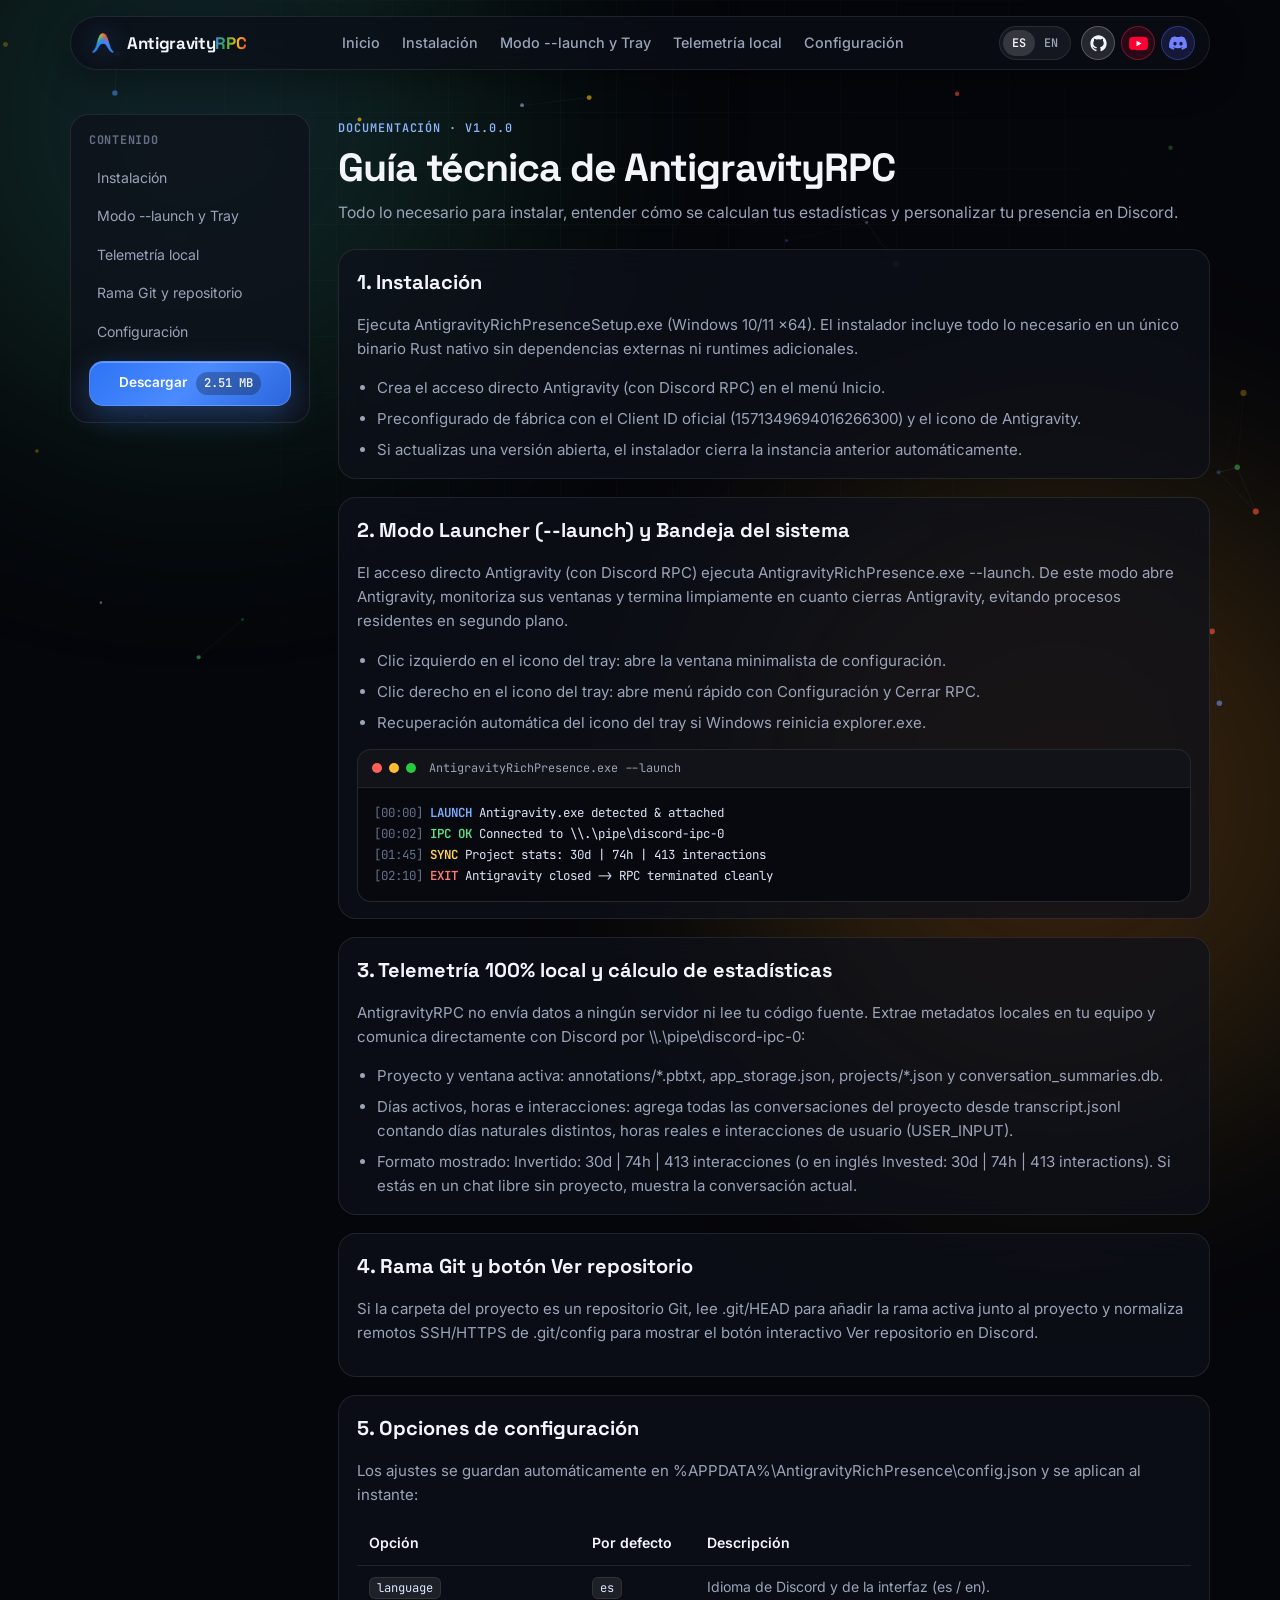
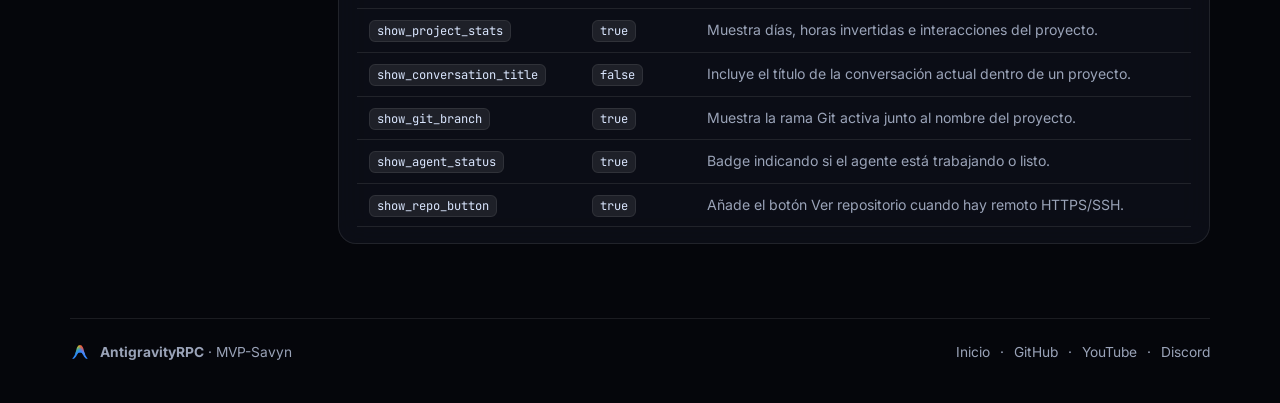
==== docs/docs.html @ 7d8fce06 "Move web files to /docs and simplify top navbar" ====
<!DOCTYPE html>
<html lang="es" data-theme="obsidian">
<head>
  <meta charset="UTF-8" />
  <meta name="viewport" content="width=device-width, initial-scale=1.0" />
  <title>Documentación — AntigravityRPC</title>
  <meta name="description" content="Documentación técnica y guía de uso de AntigravityRPC: instalación, modo launcher --launch, telemetría local y configuración." />
  <link rel="icon" type="image/png" href="assets/antigravity-icon.png" />
  <link rel="preconnect" href="https://fonts.googleapis.com" />
  <link rel="preconnect" href="https://fonts.gstatic.com" crossorigin />
  <link href="https://fonts.googleapis.com/css2?family=Inter:wght@400;500;600;700;800&family=JetBrains+Mono:wght@400;500;600&family=Space+Grotesk:wght@600;700&display=swap" rel="stylesheet" />
  <link rel="stylesheet" href="styles.css" />
</head>
<body>
  <canvas id="gravity-canvas" aria-hidden="true"></canvas>
  <div class="ambient-aurora aurora-1" aria-hidden="true"></div>
  <div class="ambient-aurora aurora-2" aria-hidden="true"></div>
  <div class="ambient-grid" aria-hidden="true"></div>

  <header class="navbar-wrap">
    <nav class="navbar glass-pill" aria-label="Primary navigation">
      <a href="index.html" class="brand">
        <img src="assets/antigravity-icon.png" alt="AntigravityRPC logo" class="brand-logo" width="28" height="28" />
        <span class="brand-name">Antigravity<span class="spectrum-text">RPC</span></span>
      </a>

      <div class="nav-links">
        <a href="index.html" data-i18n="docs.backHome">Inicio</a>
        <a href="#instalacion" data-i18n="docs.navInstall">Instalación</a>
        <a href="#launcher" data-i18n="docs.navLaunch">Modo --launch</a>
        <a href="#arquitectura" data-i18n="docs.navArch">Arquitectura</a>
        <a href="#config" data-i18n="docs.navConfig">Configuración</a>
      </div>

      <div class="nav-actions">
        <div class="lang-switch" role="group" aria-label="Language selector">
          <button type="button" class="lang-btn active" data-lang="es">ES</button>
          <button type="button" class="lang-btn" data-lang="en">EN</button>
        </div>

        <div class="social-links" aria-label="Social links">
          <a href="https://github.com/MVP-Savyn" target="_blank" rel="noopener noreferrer" class="social-btn social-gh" aria-label="GitHub — MVP-Savyn" title="GitHub">
            <svg width="17" height="17" viewBox="0 0 24 24" fill="currentColor" aria-hidden="true"><path d="M12 .5C5.65.5.5 5.65.5 12a11.5 11.5 0 0 0 7.86 10.92c.58.11.79-.25.79-.56 0-.28-.01-1.02-.02-2-3.2.69-3.87-1.54-3.87-1.54-.52-1.33-1.28-1.69-1.28-1.69-1.04-.71.08-.7.08-.7 1.15.08 1.76 1.18 1.76 1.18 1.03 1.76 2.69 1.25 3.35.96.1-.74.4-1.25.73-1.54-2.55-.29-5.24-1.28-5.24-5.69 0-1.26.45-2.29 1.18-3.09-.12-.29-.51-1.46.11-3.05 0 0 .97-.31 3.17 1.18a10.96 10.96 0 0 1 5.76 0c2.2-1.49 3.16-1.18 3.16-1.18.63 1.59.24 2.76.12 3.05.74.8 1.18 1.83 1.18 3.09 0 4.42-2.69 5.39-5.26 5.68.42.36.79 1.07.79 2.15 0 1.56-.01 2.81-.01 3.19 0 .31.21.68.8.56A11.5 11.5 0 0 0 23.5 12C23.5 5.65 18.35.5 12 .5Z"/></svg>
          </a>
          <a href="https://youtube.com/@T0xicArea" target="_blank" rel="noopener noreferrer" class="social-btn social-yt" aria-label="YouTube — @T0xicArea" title="YouTube">
            <svg width="19" height="19" viewBox="0 0 24 24" aria-hidden="true"><path fill="#FF0033" d="M23.5 6.2a3.01 3.01 0 0 0-2.12-2.13C19.5 3.56 12 3.56 12 3.56s-7.5 0-9.38.51A3.01 3.01 0 0 0 .5 6.2 31.3 31.3 0 0 0 0 12a31.3 31.3 0 0 0 .5 5.8 3.01 3.01 0 0 0 2.12 2.13c1.88.51 9.38.51 9.38.51s7.5 0 9.38-.51a3.01 3.01 0 0 0 2.12-2.13c.34-1.9.5-3.85.5-5.8 0-1.95-.16-3.9-.5-5.8Z"/><path fill="#FFFFFF" d="M9.55 15.57V8.43L15.82 12l-6.27 3.57Z"/></svg>
          </a>
          <a href="https://discord.gg/HJvgmCRpGm" target="_blank" rel="noopener noreferrer" class="social-btn social-dc" aria-label="Discord" title="Discord">
            <svg width="18" height="18" viewBox="0 0 24 24" fill="currentColor" aria-hidden="true"><path d="M20.32 4.37A19.8 19.8 0 0 0 15.44 2.86c-.21.38-.45.88-.62 1.29a18.27 18.27 0 0 0-5.64 0c-.17-.41-.41-.91-.63-1.29A19.74 19.74 0 0 0 3.67 4.37C.58 9.01-.26 13.54.16 18a19.9 19.9 0 0 0 5.99 3.03c.48-.66.91-1.36 1.28-2.09-.7-.26-1.37-.58-2-.96.17-.12.33-.25.49-.38 3.86 1.79 8.05 1.79 11.86 0 .16.13.32.26.49.38-.63.38-1.3.7-2 .96.37.73.8 1.43 1.28 2.09A19.86 19.86 0 0 0 23.84 18c.49-5.17-.83-9.66-3.52-13.63ZM8.02 15.27c-1.18 0-2.15-1.08-2.15-2.42 0-1.33.95-2.42 2.15-2.42 1.21 0 2.17 1.1 2.15 2.42 0 1.34-.95 2.42-2.15 2.42Zm7.96 0c-1.18 0-2.15-1.08-2.15-2.42 0-1.33.95-2.42 2.15-2.42 1.21 0 2.17 1.1 2.15 2.42 0 1.34-.94 2.42-2.15 2.42Z"/></svg>
          </a>
        </div>
      </div>
    </nav>
  </header>

  <main class="container docs-layout">
    <aside class="docs-sidebar glass-panel">
      <div class="docs-side-title" data-i18n="docs.toc">Contenido</div>
      <nav class="docs-side-links">
        <a href="#instalacion" data-i18n="docs.navInstall">Instalación</a>
        <a href="#launcher" data-i18n="docs.navLaunch">Modo --launch y Tray</a>
        <a href="#arquitectura" data-i18n="docs.navArch">Telemetría local</a>
        <a href="#git" data-i18n="docs.navGit">Rama Git y repositorio</a>
        <a href="#config" data-i18n="docs.navConfig">Configuración</a>
      </nav>
      <a href="downloads/AntigravityRichPresenceSetup.exe" download class="btn btn-primary btn-full btn-sm-docs" data-download-track="installer">
        <span data-i18n="hero.downloadSetup">Descargar</span>
        <span class="btn-meta">2.51 MB</span>
      </a>
    </aside>

    <div class="docs-content">
      <header class="docs-header">
        <span class="section-kicker" data-i18n="docs.kicker">DOCUMENTACIÓN · V1.0.0</span>
        <h1 class="section-title" data-i18n="docs.title">Guía técnica de AntigravityRPC</h1>
        <p class="section-desc" data-i18n="docs.subtitle">
          Todo lo necesario para instalar, entender cómo se calculan tus estadísticas y personalizar tu presencia en Discord.
        </p>
      </header>

      <section id="instalacion" class="docs-card glass-panel">
        <h2 data-i18n="docs.installTitle">1. Instalación</h2>
        <p data-i18n="docs.installDesc">
          Ejecuta <strong>AntigravityRichPresenceSetup.exe</strong> (Windows 10/11 x64). El instalador incluye todo lo necesario en un único binario Rust nativo sin dependencias externas ni runtimes adicionales.
        </p>
        <ul>
          <li data-i18n="docs.installItem1">Crea el acceso directo <strong>Antigravity (con Discord RPC)</strong> en el menú Inicio.</li>
          <li data-i18n="docs.installItem2">Preconfigurado de fábrica con el Client ID oficial (<code class="inline-code">1571349694016266300</code>) y el icono de Antigravity.</li>
          <li data-i18n="docs.installItem3">Si actualizas una versión abierta, el instalador cierra la instancia anterior automáticamente.</li>
        </ul>
      </section>

      <section id="launcher" class="docs-card glass-panel">
        <h2 data-i18n="docs.launchTitle">2. Modo Launcher (--launch) y Bandeja del sistema</h2>
        <p data-i18n="docs.launchDesc">
          El acceso directo <strong>Antigravity (con Discord RPC)</strong> ejecuta <code class="inline-code">AntigravityRichPresence.exe --launch</code>. De este modo abre Antigravity, monitoriza sus ventanas y termina limpiamente en cuanto cierras Antigravity, evitando procesos residentes en segundo plano.
        </p>
        <ul>
          <li data-i18n="docs.trayItem1"><strong>Clic izquierdo en el icono del tray:</strong> abre la ventana minimalista de configuración.</li>
          <li data-i18n="docs.trayItem2"><strong>Clic derecho en el icono del tray:</strong> abre menú rápido con <em>Configuración</em> y <em>Cerrar RPC</em>.</li>
          <li data-i18n="docs.trayItem3">Recuperación automática del icono del tray si Windows reinicia <code class="inline-code">explorer.exe</code>.</li>
        </ul>
        <div class="launcher-terminal docs-terminal">
          <div class="term-bar">
            <span class="term-dot r"></span>
            <span class="term-dot y"></span>
            <span class="term-dot g"></span>
            <span class="term-title">AntigravityRichPresence.exe --launch</span>
          </div>
          <div class="term-body">
            <div><span class="t-dim">[00:00]</span> <span class="t-blue">LAUNCH</span> Antigravity.exe detected &amp; attached</div>
            <div><span class="t-dim">[00:02]</span> <span class="t-green">IPC OK</span> Connected to \\.\pipe\discord-ipc-0</div>
            <div><span class="t-dim">[01:45]</span> <span class="t-yellow">SYNC</span> Project stats: 30d | 74h | 413 interactions</div>
            <div><span class="t-dim">[02:10]</span> <span class="t-red">EXIT</span> Antigravity closed -&gt; RPC terminated cleanly</div>
          </div>
        </div>
      </section>

      <section id="arquitectura" class="docs-card glass-panel">
        <h2 data-i18n="docs.archTitle">3. Telemetría 100% local y cálculo de estadísticas</h2>
        <p data-i18n="docs.archDesc">
          AntigravityRPC no envía datos a ningún servidor ni lee tu código fuente. Extrae metadatos locales en tu equipo y comunica directamente con Discord por <code class="inline-code">\\.\pipe\discord-ipc-0</code>:
        </p>
        <ul>
          <li data-i18n="docs.archItem1"><strong>Proyecto y ventana activa:</strong> <code class="inline-code">annotations/*.pbtxt</code>, <code class="inline-code">app_storage.json</code>, <code class="inline-code">projects/*.json</code> y <code class="inline-code">conversation_summaries.db</code>.</li>
          <li data-i18n="docs.archItem2"><strong>Días activos, horas e interacciones:</strong> agrega todas las conversaciones del proyecto desde <code class="inline-code">transcript.jsonl</code> contando días naturales distintos, horas reales e interacciones de usuario (<code class="inline-code">USER_INPUT</code>).</li>
          <li data-i18n="docs.archItem3"><strong>Formato mostrado:</strong> <code class="inline-code">Invertido: 30d | 74h | 413 interacciones</code> (o en inglés <code class="inline-code">Invested: 30d | 74h | 413 interactions</code>). Si estás en un chat libre sin proyecto, muestra la conversación actual.</li>
        </ul>
      </section>

      <section id="git" class="docs-card glass-panel">
        <h2 data-i18n="docs.gitTitle">4. Rama Git y botón Ver repositorio</h2>
        <p data-i18n="docs.gitDesc">
          Si la carpeta del proyecto es un repositorio Git, lee <code class="inline-code">.git/HEAD</code> para añadir la rama activa junto al proyecto y normaliza remotos SSH/HTTPS de <code class="inline-code">.git/config</code> para mostrar el botón interactivo <strong>Ver repositorio</strong> en Discord.
        </p>
      </section>

      <section id="config" class="docs-card glass-panel">
        <h2 data-i18n="docs.configTitle">5. Opciones de configuración</h2>
        <p data-i18n="docs.configDesc">
          Los ajustes se guardan automáticamente en <code class="inline-code">%APPDATA%\AntigravityRichPresence\config.json</code> y se aplican al instante:
        </p>
        <div class="docs-table-wrap">
          <table class="docs-table">
            <thead>
              <tr>
                <th data-i18n="docs.thOpt">Opción</th>
                <th data-i18n="docs.thDef">Por defecto</th>
                <th data-i18n="docs.thDesc">Descripción</th>
              </tr>
            </thead>
            <tbody>
              <tr>
                <td><code class="inline-code">language</code></td>
                <td><code class="inline-code">es</code></td>
                <td data-i18n="docs.rowLang">Idioma de Discord y de la interfaz (es / en).</td>
              </tr>
              <tr>
                <td><code class="inline-code">show_project_stats</code></td>
                <td><code class="inline-code">true</code></td>
                <td data-i18n="docs.rowStats">Muestra días, horas invertidas e interacciones del proyecto.</td>
              </tr>
              <tr>
                <td><code class="inline-code">show_conversation_title</code></td>
                <td><code class="inline-code">false</code></td>
                <td data-i18n="docs.rowConvo">Incluye el título de la conversación actual dentro de un proyecto.</td>
              </tr>
              <tr>
                <td><code class="inline-code">show_git_branch</code></td>
                <td><code class="inline-code">true</code></td>
                <td data-i18n="docs.rowGit">Muestra la rama Git activa junto al nombre del proyecto.</td>
              </tr>
              <tr>
                <td><code class="inline-code">show_agent_status</code></td>
                <td><code class="inline-code">true</code></td>
                <td data-i18n="docs.rowBusy">Badge indicando si el agente está trabajando o listo.</td>
              </tr>
              <tr>
                <td><code class="inline-code">show_repo_button</code></td>
                <td><code class="inline-code">true</code></td>
                <td data-i18n="docs.rowRepo">Añade el botón Ver repositorio cuando hay remoto HTTPS/SSH.</td>
              </tr>
            </tbody>
          </table>
        </div>
      </section>
    </div>
  </main>

  <footer class="footer container">
    <div class="footer-inner">
      <div class="footer-brand">
        <img src="assets/antigravity-icon.png" alt="AntigravityRPC" width="20" height="20" />
        <span><strong>AntigravityRPC</strong> · MVP-Savyn</span>
      </div>
      <div class="footer-meta">
        <a href="index.html" class="footer-link" data-i18n="docs.backHome">Inicio</a>
        <span>·</span>
        <a href="https://github.com/MVP-Savyn" target="_blank" rel="noopener noreferrer" class="footer-link">GitHub</a>
        <span>·</span>
        <a href="https://youtube.com/@T0xicArea" target="_blank" rel="noopener noreferrer" class="footer-link">YouTube</a>
        <span>·</span>
        <a href="https://discord.gg/HJvgmCRpGm" target="_blank" rel="noopener noreferrer" class="footer-link">Discord</a>
      </div>
    </div>
  </footer>

  <div class="toast" id="toast" role="status" aria-live="polite"></div>

  <script src="app.js"></script>
</body>
</html>
---- docs/styles.css ----
:root {
  --bg: #05060b;
  --bg-elev: rgba(14, 17, 27, 0.72);
  --border: rgba(255, 255, 255, 0.09);
  --border-strong: rgba(255, 255, 255, 0.16);
  --text: #f3f5fb;
  --text-muted: #9aa3b8;
  --text-dim: #667085;

  --blue: #4285f4;
  --green: #34a853;
  --yellow: #fbbc05;
  --red: #ea4335;

  --discord-elev: #1a1b1f;
  --discord-btn: #2b2d31;
  --discord-btn-hover: #383a40;
  --discord-text: #f2f3f5;
  --discord-sub: #b5bac1;
  --discord-online: #23a55a;

  --radius-xl: 24px;
  --radius-lg: 18px;
  --shadow-glow: 0 24px 80px rgba(0, 0, 0, 0.65);
}

*, *::before, *::after {
  box-sizing: border-box;
}

html {
  scroll-behavior: smooth;
  color-scheme: dark;
}

body {
  margin: 0;
  min-height: 100vh;
  background-color: var(--bg);
  color: var(--text);
  font-family: 'Inter', system-ui, -apple-system, sans-serif;
  line-height: 1.6;
  overflow-x: hidden;
  -webkit-font-smoothing: antialiased;
}

/* Background layers */
#gravity-canvas {
  position: fixed;
  inset: 0;
  width: 100%;
  height: 100%;
  z-index: -3;
  pointer-events: none;
}

.ambient-grid {
  position: fixed;
  inset: 0;
  z-index: -2;
  pointer-events: none;
  background-image:
    linear-gradient(rgba(255, 255, 255, 0.024) 1px, transparent 1px),
    linear-gradient(90deg, rgba(255, 255, 255, 0.024) 1px, transparent 1px);
  background-size: 56px 56px;
  mask-image: radial-gradient(circle at 50% 25%, #000 10%, transparent 75%);
}

.ambient-aurora {
  position: fixed;
  width: 680px;
  height: 680px;
  border-radius: 50%;
  filter: blur(130px);
  opacity: 0.2;
  z-index: -2;
  pointer-events: none;
  animation: driftAurora 18s ease-in-out infinite alternate;
}

.aurora-1 {
  top: -220px;
  left: -140px;
  background: radial-gradient(circle, var(--blue), var(--green) 55%, transparent 75%);
}

.aurora-2 {
  bottom: -240px;
  right: -120px;
  background: radial-gradient(circle, var(--red), var(--yellow) 55%, transparent 75%);
  animation-delay: -9s;
}

@keyframes driftAurora {
  0% { transform: translate(0, 0) scale(1); }
  100% { transform: translate(60px, 45px) scale(1.12); }
}

.container {
  width: min(1140px, calc(100% - 40px));
  margin-inline: auto;
}

.spectrum-text {
  background: linear-gradient(100deg, var(--blue) 0%, var(--green) 35%, var(--yellow) 68%, var(--red) 100%);
  -webkit-background-clip: text;
  background-clip: text;
  color: transparent;
}

.inline-code {
  font-family: 'JetBrains Mono', monospace;
  font-size: 0.86em;
  padding: 2px 7px;
  border-radius: 6px;
  background: rgba(255, 255, 255, 0.08);
  border: 1px solid rgba(255, 255, 255, 0.08);
  color: #dbe7ff;
}

/* Navbar */
.navbar-wrap {
  position: sticky;
  top: 16px;
  z-index: 50;
  padding-inline: 16px;
  margin-top: 16px;
}

.navbar {
  width: min(1140px, 100%);
  margin-inline: auto;
  display: flex;
  align-items: center;
  justify-content: space-between;
  gap: 14px;
  padding: 9px 14px 9px 18px;
  border-radius: 999px;
  background: rgba(11, 14, 23, 0.75);
  border: 1px solid var(--border);
  backdrop-filter: blur(18px);
  box-shadow: 0 10px 35px rgba(0, 0, 0, 0.35);
}

.brand {
  display: inline-flex;
  align-items: center;
  gap: 10px;
  text-decoration: none;
  color: var(--text);
  font-family: 'Space Grotesk', 'Inter', sans-serif;
  font-weight: 700;
  font-size: 1.05rem;
  letter-spacing: -0.02em;
}

.brand-logo {
  border-radius: 8px;
  filter: drop-shadow(0 0 12px rgba(66, 133, 244, 0.45));
}

.nav-links {
  display: flex;
  align-items: center;
  gap: 22px;
}

.nav-links a {
  color: var(--text-muted);
  text-decoration: none;
  font-size: 0.9rem;
  font-weight: 500;
  transition: color 0.2s ease;
}

.nav-links a:hover {
  color: var(--text);
}

.nav-actions {
  display: flex;
  align-items: center;
  gap: 10px;
}

.lang-switch {
  display: inline-flex;
  padding: 3px;
  border-radius: 999px;
  background: rgba(255, 255, 255, 0.05);
  border: 1px solid var(--border);
}

.lang-btn {
  appearance: none;
  border: 0;
  background: transparent;
  color: var(--text-muted);
  font-family: 'JetBrains Mono', monospace;
  font-size: 0.74rem;
  font-weight: 600;
  padding: 5px 9px;
  border-radius: 999px;
  cursor: pointer;
  transition: all 0.2s ease;
}

.lang-btn.active {
  background: rgba(255, 255, 255, 0.14);
  color: var(--text);
}

.social-links {
  display: inline-flex;
  align-items: center;
  gap: 6px;
}

.social-btn {
  width: 34px;
  height: 34px;
  border-radius: 50%;
  display: grid;
  place-items: center;
  border: 1px solid var(--border);
  text-decoration: none;
  transition: transform 0.2s ease, box-shadow 0.2s ease, background 0.2s ease, border-color 0.2s ease;
}

.social-gh {
  color: #f0f6fc;
  background: rgba(240, 246, 252, 0.12);
  border-color: rgba(240, 246, 252, 0.24);
}

.social-yt {
  background: rgba(255, 0, 51, 0.14);
  border-color: rgba(255, 48, 82, 0.34);
}

.social-dc {
  color: #7280ff;
  background: rgba(88, 101, 242, 0.16);
  border-color: rgba(88, 101, 242, 0.38);
}

.social-btn:hover {
  transform: translateY(-2px);
}

.social-gh:hover {
  color: #ffffff;
  background: rgba(255, 255, 255, 0.2);
  border-color: rgba(255, 255, 255, 0.42);
  box-shadow: 0 6px 18px rgba(255, 255, 255, 0.12);
}

.social-yt:hover {
  background: rgba(255, 0, 51, 0.24);
  border-color: rgba(255, 55, 85, 0.58);
  box-shadow: 0 6px 18px rgba(255, 0, 51, 0.22);
}

.social-dc:hover {
  color: #939eff;
  background: rgba(88, 101, 242, 0.26);
  border-color: rgba(114, 128, 255, 0.6);
  box-shadow: 0 6px 18px rgba(88, 101, 242, 0.26);
}

/* Buttons */
.btn {
  position: relative;
  display: inline-flex;
  align-items: center;
  justify-content: center;
  gap: 9px;
  border-radius: 14px;
  font-weight: 600;
  text-decoration: none;
  cursor: pointer;
  border: 1px solid transparent;
  transition: transform 0.22s cubic-bezier(0.22, 1, 0.36, 1), box-shadow 0.25s ease, background 0.25s ease, border-color 0.25s ease;
}

.btn-sm {
  padding: 9px 16px;
  border-radius: 999px;
  font-size: 0.85rem;
}

.btn-lg {
  padding: 14px 22px;
  font-size: 0.96rem;
}

.btn-full {
  width: 100%;
  padding: 14px 20px;
  font-size: 0.94rem;
}

.btn-primary {
  color: #fff;
  background: linear-gradient(135deg, #2d73f5 0%, #4b8bff 50%, #2b65db 100%);
  border-color: rgba(145, 187, 255, 0.35);
  box-shadow: 0 10px 30px rgba(66, 133, 244, 0.34), inset 0 1px 0 rgba(255, 255, 255, 0.28);
}

.btn-primary:hover {
  box-shadow: 0 14px 40px rgba(66, 133, 244, 0.52), inset 0 1px 0 rgba(255, 255, 255, 0.36);
}

.btn-secondary {
  color: var(--text);
  background: rgba(255, 255, 255, 0.08);
  border-color: var(--border-strong);
}

.btn-secondary:hover {
  background: rgba(255, 255, 255, 0.14);
  border-color: rgba(255, 255, 255, 0.28);
}

.btn-ghost {
  color: var(--text);
  background: rgba(255, 255, 255, 0.04);
  border-color: var(--border);
}

.btn-ghost:hover {
  background: rgba(255, 255, 255, 0.09);
  border-color: var(--border-strong);
}

.btn-meta {
  font-family: 'JetBrains Mono', monospace;
  font-size: 0.76rem;
  padding: 2px 8px;
  border-radius: 999px;
  background: rgba(0, 0, 0, 0.26);
  color: rgba(255, 255, 255, 0.92);
}

/* Hero Section */
.hero {
  padding-top: 68px;
  padding-bottom: 44px;
  display: grid;
  grid-template-columns: 1fr 1fr;
  align-items: center;
  gap: 48px;
}

.hero-eyebrow {
  display: inline-flex;
  align-items: center;
  gap: 9px;
  padding: 6px 14px;
  border-radius: 999px;
  font-size: 0.8rem;
  font-weight: 500;
  color: #cbd7f3;
  background: rgba(66, 133, 244, 0.1);
  border: 1px solid rgba(66, 133, 244, 0.25);
  margin-bottom: 20px;
}

.pulse-dot {
  width: 8px;
  height: 8px;
  border-radius: 50%;
  background: var(--green);
  box-shadow: 0 0 0 0 rgba(52, 168, 83, 0.75);
  animation: pulseRing 2s infinite;
}

@keyframes pulseRing {
  0% { box-shadow: 0 0 0 0 rgba(52, 168, 83, 0.7); }
  70% { box-shadow: 0 0 0 9px rgba(52, 168, 83, 0); }
  100% { box-shadow: 0 0 0 0 rgba(52, 168, 83, 0); }
}

.hero-title {
  margin: 0 0 18px;
  font-family: 'Space Grotesk', 'Inter', sans-serif;
  font-size: clamp(2.4rem, 4.6vw, 3.85rem);
  line-height: 1.06;
  letter-spacing: -0.035em;
}

.hero-subtitle {
  margin: 0 0 28px;
  color: var(--text-muted);
  font-size: 1.07rem;
  max-width: 46ch;
}

.hero-cta-row {
  display: flex;
  flex-wrap: wrap;
  gap: 12px;
}

/* 3D Discord Card Stage */
.hero-stage {
  position: relative;
  display: flex;
  flex-direction: column;
  gap: 14px;
}

.stage-glow {
  position: absolute;
  inset: 10px 24px 60px;
  background: conic-gradient(from 130deg, rgba(66, 133, 244, 0.35), rgba(52, 168, 83, 0.25), rgba(251, 188, 5, 0.25), rgba(234, 67, 53, 0.3), rgba(66, 133, 244, 0.35));
  filter: blur(55px);
  opacity: 0.55;
  z-index: -1;
  border-radius: 36px;
}

.tilt-wrapper {
  perspective: 1100px;
  transform-style: preserve-3d;
}

.discord-card {
  position: relative;
  border-radius: 20px;
  padding: 20px;
  background: linear-gradient(160deg, rgba(24, 26, 33, 0.96), rgba(14, 15, 19, 0.98));
  border: 1px solid rgba(255, 255, 255, 0.12);
  box-shadow: var(--shadow-glow), inset 0 1px 0 rgba(255, 255, 255, 0.08);
  transition: transform 0.18s ease-out;
  will-change: transform;
}

.discord-card-header {
  display: flex;
  align-items: center;
  gap: 12px;
  padding-bottom: 15px;
  border-bottom: 1px solid rgba(255, 255, 255, 0.08);
}

.discord-avatar-wrap {
  position: relative;
  width: 44px;
  height: 44px;
  flex-shrink: 0;
}

.discord-avatar {
  width: 44px;
  height: 44px;
  border-radius: 50%;
  background: #1e1f24;
  border: 1px solid rgba(255, 255, 255, 0.18);
  overflow: hidden;
}

.discord-avatar img {
  width: 100%;
  height: 100%;
  object-fit: cover;
  display: block;
}

.discord-status-badge {
  position: absolute;
  right: -1px;
  bottom: -1px;
  width: 14px;
  height: 14px;
  border-radius: 50%;
  background: var(--discord-online);
  border: 3px solid #131418;
}

.discord-user-meta {
  min-width: 0;
  flex: 1;
}

.discord-username-row {
  display: flex;
  align-items: center;
  gap: 7px;
}

.discord-username {
  font-weight: 700;
  font-size: 1rem;
  color: var(--discord-text);
}

.discord-tag {
  font-family: 'JetBrains Mono', monospace;
  font-size: 0.64rem;
  font-weight: 700;
  padding: 2px 6px;
  border-radius: 5px;
  background: rgba(88, 101, 242, 0.25);
  color: #b7c0ff;
}

.live-sim-badge {
  display: inline-flex;
  align-items: center;
  gap: 6px;
  padding: 4px 10px;
  border-radius: 999px;
  font-family: 'JetBrains Mono', monospace;
  font-size: 0.66rem;
  font-weight: 600;
  letter-spacing: 0.04em;
  color: #a6f4c5;
  background: rgba(35, 165, 90, 0.14);
  border: 1px solid rgba(35, 165, 90, 0.32);
}

.live-dot {
  width: 6px;
  height: 6px;
  border-radius: 50%;
  background: #3be27c;
  animation: blinkLive 1.4s ease-in-out infinite;
}

@keyframes blinkLive {
  0%, 100% { opacity: 1; }
  50% { opacity: 0.3; }
}

.discord-activity-block {
  margin-top: 16px;
  padding: 15px;
  border-radius: 14px;
  background: var(--discord-elev);
  border: 1px solid rgba(255, 255, 255, 0.06);
}

.activity-heading {
  font-size: 0.76rem;
  font-weight: 700;
  color: var(--discord-sub);
  margin-bottom: 12px;
}

.activity-body {
  display: flex;
  align-items: center;
  gap: 14px;
}

.activity-art {
  position: relative;
  width: 74px;
  height: 74px;
  border-radius: 14px;
  background: linear-gradient(145deg, #0b0d14, #171b28);
  border: 1px solid rgba(255, 255, 255, 0.1);
  display: grid;
  place-items: center;
  flex-shrink: 0;
}

.activity-art::after {
  content: attr(data-tooltip);
  position: absolute;
  left: 50%;
  bottom: calc(100% + 8px);
  transform: translateX(-50%) translateY(4px);
  padding: 5px 9px;
  border-radius: 7px;
  background: #06070a;
  border: 1px solid rgba(255, 255, 255, 0.16);
  color: #fff;
  font-size: 0.72rem;
  white-space: nowrap;
  opacity: 0;
  pointer-events: none;
  transition: opacity 0.2s ease, transform 0.2s ease;
}

.activity-art:hover::after {
  opacity: 1;
  transform: translateX(-50%) translateY(0);
}

.art-large {
  width: 52px;
  height: 52px;
  object-fit: contain;
}

.art-badge {
  position: absolute;
  right: -5px;
  bottom: -5px;
  width: 24px;
  height: 24px;
  border-radius: 50%;
  background: #101218;
  border: 3px solid var(--discord-elev);
  display: grid;
  place-items: center;
  transition: opacity 0.2s ease, transform 0.2s ease;
}

.art-badge.is-hidden {
  opacity: 0;
  transform: scale(0.5);
  pointer-events: none;
}

.badge-spinner {
  width: 11px;
  height: 11px;
  border-radius: 50%;
  border: 2px solid rgba(66, 133, 244, 0.35);
  border-top-color: var(--green);
  animation: spinBadge 1s linear infinite;
}

.art-badge.is-ready .badge-spinner {
  animation: none;
  border-color: var(--green);
  background: var(--green);
}

@keyframes spinBadge {
  to { transform: rotate(360deg); }
}

.activity-text {
  min-width: 0;
  flex: 1;
}

.activity-app-name {
  font-weight: 700;
  font-size: 0.98rem;
  color: var(--discord-text);
  margin-bottom: 2px;
}

.activity-line {
  font-size: 0.87rem;
  color: #dbdee1;
  white-space: nowrap;
  overflow: hidden;
  text-overflow: ellipsis;
}

.activity-line-muted {
  color: var(--discord-sub);
  font-size: 0.83rem;
}

.activity-timer {
  margin-top: 5px;
  display: inline-flex;
  align-items: center;
  gap: 5px;
  font-size: 0.78rem;
  font-weight: 600;
  color: #46d178;
}

.discord-rpc-btn {
  display: block;
  margin-top: 14px;
  padding: 9px 14px;
  border-radius: 8px;
  text-align: center;
  text-decoration: none;
  font-size: 0.84rem;
  font-weight: 600;
  color: #fff;
  background: var(--discord-btn);
  transition: background 0.2s ease;
}

.discord-rpc-btn:hover {
  background: var(--discord-btn-hover);
}

.discord-rpc-btn.is-hidden {
  display: none;
}

/* Simulator Controls Panel */
.glass-panel {
  border-radius: var(--radius-lg);
  padding: 16px 18px;
  background: var(--bg-elev);
  border: 1px solid var(--border);
  backdrop-filter: blur(16px);
}

.sim-controls-header {
  display: flex;
  flex-wrap: wrap;
  align-items: center;
  justify-content: space-between;
  gap: 10px;
  margin-bottom: 12px;
}

.sim-controls-title {
  font-size: 0.82rem;
  font-weight: 600;
  color: var(--text);
}

.project-pills {
  display: flex;
  flex-wrap: wrap;
  gap: 6px;
}

.project-pill {
  appearance: none;
  border: 1px solid var(--border);
  background: rgba(255, 255, 255, 0.04);
  color: var(--text-muted);
  border-radius: 999px;
  padding: 5px 11px;
  font-size: 0.76rem;
  font-weight: 600;
  cursor: pointer;
  transition: all 0.2s ease;
}

.project-pill:hover {
  color: var(--text);
  border-color: var(--border-strong);
}

.project-pill.active {
  color: #fff;
  background: rgba(66, 133, 244, 0.22);
  border-color: rgba(66, 133, 244, 0.55);
}

.sim-toggles-grid {
  display: grid;
  grid-template-columns: repeat(2, minmax(0, 1fr));
  gap: 8px 14px;
}

.toggle-chip {
  display: flex;
  align-items: center;
  gap: 9px;
  font-size: 0.8rem;
  color: var(--text-muted);
  cursor: pointer;
  user-select: none;
}

.toggle-chip input {
  position: absolute;
  opacity: 0;
  width: 0;
  height: 0;
}

.toggle-ui {
  position: relative;
  width: 32px;
  height: 18px;
  border-radius: 999px;
  background: rgba(255, 255, 255, 0.14);
  flex-shrink: 0;
  transition: background 0.2s ease;
}

.toggle-ui::after {
  content: '';
  position: absolute;
  top: 2px;
  left: 2px;
  width: 14px;
  height: 14px;
  border-radius: 50%;
  background: #fff;
  transition: transform 0.2s cubic-bezier(0.22, 1, 0.36, 1);
}

.toggle-chip input:checked + .toggle-ui {
  background: var(--blue);
}

.toggle-chip input:checked + .toggle-ui::after {
  transform: translateX(14px);
}

.toggle-chip input:checked ~ span:last-child {
  color: var(--text);
}

/* Sections */
.section {
  padding-top: 44px;
  padding-bottom: 18px;
}

.features-section {
  padding-bottom: 48px;
}

.section-kicker {
  display: inline-block;
  font-family: 'JetBrains Mono', monospace;
  font-size: 0.74rem;
  font-weight: 600;
  letter-spacing: 0.08em;
  color: #8ab4f8;
  margin-bottom: 8px;
}

.section-title {
  margin: 0 0 10px;
  font-family: 'Space Grotesk', 'Inter', sans-serif;
  font-size: clamp(1.75rem, 3.2vw, 2.45rem);
  line-height: 1.12;
  letter-spacing: -0.028em;
}

.section-desc {
  margin: 0;
  color: var(--text-muted);
  font-size: 0.98rem;
}

/* Compact 3-Card Features + Docs Bar */
.bento-compact {
  display: grid;
  grid-template-columns: repeat(3, minmax(0, 1fr));
  gap: 16px;
}

.bento-card {
  position: relative;
  overflow: hidden;
  border-radius: var(--radius-xl);
  padding: 22px;
  background: var(--bg-elev);
  border: 1px solid var(--border);
  backdrop-filter: blur(14px);
  display: flex;
  flex-direction: column;
  gap: 10px;
  transition: border-color 0.25s ease;
}

.spotlight-card::before {
  content: '';
  position: absolute;
  inset: 0;
  border-radius: inherit;
  background: radial-gradient(
    420px circle at var(--mx, 50%) var(--my, 50%),
    rgba(116, 168, 255, 0.14),
    transparent 65%
  );
  opacity: 0;
  transition: opacity 0.25s ease;
  pointer-events: none;
}

.spotlight-card:hover::before {
  opacity: 1;
}

.spotlight-card:hover {
  border-color: rgba(255, 255, 255, 0.2);
}

.card-icon {
  width: 42px;
  height: 42px;
  border-radius: 12px;
  display: grid;
  place-items: center;
}

.spectrum-bg-blue { background: rgba(66, 133, 244, 0.16); color: #7cb0ff; border: 1px solid rgba(66, 133, 244, 0.3); }
.spectrum-bg-green { background: rgba(52, 168, 83, 0.16); color: #6ee08d; border: 1px solid rgba(52, 168, 83, 0.3); }
.spectrum-bg-yellow { background: rgba(251, 188, 5, 0.15); color: #ffd65c; border: 1px solid rgba(251, 188, 5, 0.3); }

.bento-card h3 {
  margin: 0;
  font-size: 1.08rem;
  font-weight: 700;
}

.bento-card p {
  margin: 0;
  color: var(--text-muted);
  font-size: 0.9rem;
}

.docs-bar {
  margin-top: 16px;
  display: flex;
  align-items: center;
  justify-content: space-between;
  gap: 16px;
}

.docs-bar strong {
  display: block;
  font-size: 0.96rem;
}

.docs-bar-sub {
  font-size: 0.85rem;
  color: var(--text-muted);
}

/* Single Download Section */
.download-section {
  padding-top: 28px;
  padding-bottom: 44px;
}

.download-card {
  position: relative;
  overflow: hidden;
  border-radius: var(--radius-xl);
  padding: 28px;
  background: var(--bg-elev);
  border: 1px solid var(--border);
  backdrop-filter: blur(16px);
}

.download-card-featured {
  background: linear-gradient(155deg, rgba(22, 30, 52, 0.85), rgba(11, 14, 24, 0.9));
  border-color: rgba(66, 133, 244, 0.4);
  box-shadow: 0 24px 70px rgba(32, 74, 152, 0.2);
}

.download-single {
  display: grid;
  grid-template-columns: 1.1fr 0.9fr;
  align-items: center;
  gap: 28px;
}

.dl-badge-row {
  display: flex;
  align-items: center;
  gap: 10px;
  margin-bottom: 10px;
}

.dl-recommended {
  font-family: 'JetBrains Mono', monospace;
  font-size: 0.7rem;
  font-weight: 700;
  padding: 4px 10px;
  border-radius: 999px;
  color: #fff;
  background: linear-gradient(90deg, var(--blue), #2a65da);
}

.dl-single-title {
  margin: 0 0 8px;
  font-family: 'Space Grotesk', sans-serif;
  font-size: 1.6rem;
}

.dl-desc {
  margin: 0;
  color: var(--text-muted);
  font-size: 0.94rem;
}

.dl-action-area {
  display: flex;
  flex-direction: column;
  gap: 10px;
}

.hash-box {
  width: 100%;
  display: flex;
  align-items: center;
  justify-content: space-between;
  gap: 10px;
  padding: 9px 13px;
  border-radius: 11px;
  background: rgba(0, 0, 0, 0.34);
  border: 1px solid var(--border);
  color: var(--text-muted);
  cursor: pointer;
  transition: border-color 0.2s ease, background 0.2s ease;
}

.hash-box:hover {
  border-color: rgba(255, 255, 255, 0.25);
  background: rgba(0, 0, 0, 0.5);
}

.hash-label {
  font-family: 'JetBrains Mono', monospace;
  font-size: 0.7rem;
  font-weight: 700;
  color: #8ab4f8;
}

.hash-value {
  font-family: 'JetBrains Mono', monospace;
  font-size: 0.75rem;
  color: var(--text-muted);
  overflow: hidden;
  text-overflow: ellipsis;
}

.hash-copy-hint {
  font-size: 0.74rem;
  font-weight: 600;
  color: var(--text);
}

/* Documentation Page */
.docs-layout {
  padding-top: 44px;
  padding-bottom: 56px;
  display: grid;
  grid-template-columns: 240px 1fr;
  align-items: start;
  gap: 28px;
}

.docs-sidebar {
  position: sticky;
  top: 90px;
  display: flex;
  flex-direction: column;
  gap: 12px;
}

.docs-side-title {
  font-family: 'JetBrains Mono', monospace;
  font-size: 0.74rem;
  font-weight: 700;
  color: var(--text-dim);
  text-transform: uppercase;
  letter-spacing: 0.06em;
}

.docs-side-links {
  display: flex;
  flex-direction: column;
  gap: 6px;
}

.docs-side-links a {
  color: var(--text-muted);
  text-decoration: none;
  font-size: 0.88rem;
  padding: 5px 8px;
  border-radius: 8px;
  transition: background 0.2s ease, color 0.2s ease;
}

.docs-side-links a:hover {
  color: var(--text);
  background: rgba(255, 255, 255, 0.06);
}

.btn-sm-docs {
  padding: 10px 14px;
  font-size: 0.85rem;
}

.docs-content {
  display: flex;
  flex-direction: column;
  gap: 18px;
}

.docs-header {
  margin-bottom: 6px;
}

.docs-card h2 {
  margin: 0 0 10px;
  font-family: 'Space Grotesk', sans-serif;
  font-size: 1.25rem;
}

.docs-card p,
.docs-card li {
  color: var(--text-muted);
  font-size: 0.94rem;
}

.docs-card ul {
  margin: 10px 0 0;
  padding-left: 20px;
  display: flex;
  flex-direction: column;
  gap: 7px;
}

.docs-terminal {
  margin-top: 14px;
  border-radius: 14px;
  overflow: hidden;
  background: #07090f;
  border: 1px solid rgba(255, 255, 255, 0.12);
}

.term-bar {
  display: flex;
  align-items: center;
  gap: 7px;
  padding: 9px 14px;
  background: rgba(255, 255, 255, 0.04);
  border-bottom: 1px solid rgba(255, 255, 255, 0.08);
}

.term-dot {
  width: 10px;
  height: 10px;
  border-radius: 50%;
}

.term-dot.r { background: #ff5f56; }
.term-dot.y { background: #ffbd2e; }
.term-dot.g { background: #27c93f; }

.term-title {
  margin-left: 6px;
  font-family: 'JetBrains Mono', monospace;
  font-size: 0.74rem;
  color: var(--text-muted);
}

.term-body {
  padding: 14px 16px;
  font-family: 'JetBrains Mono', monospace;
  font-size: 0.78rem;
  line-height: 1.7;
  color: #dbe3f4;
  overflow-x: auto;
}

.t-dim { color: #64708a; }
.t-blue { color: #7cb0ff; font-weight: 600; }
.t-green { color: #5ce085; font-weight: 600; }
.t-yellow { color: #ffd457; font-weight: 600; }
.t-red { color: #ff7b72; font-weight: 600; }

.docs-table-wrap {
  margin-top: 12px;
  overflow-x: auto;
}

.docs-table {
  width: 100%;
  border-collapse: collapse;
  font-size: 0.88rem;
}

.docs-table th,
.docs-table td {
  text-align: left;
  padding: 10px 12px;
  border-bottom: 1px solid var(--border);
}

.docs-table th {
  color: var(--text);
  font-weight: 600;
}

.docs-table td {
  color: var(--text-muted);
}

/* Footer */
.footer {
  padding-top: 18px;
  padding-bottom: 40px;
}

.footer-inner {
  padding-top: 22px;
  border-top: 1px solid var(--border);
  display: flex;
  flex-wrap: wrap;
  align-items: center;
  justify-content: space-between;
  gap: 14px;
  color: var(--text-muted);
  font-size: 0.86rem;
}

.footer-brand,
.footer-meta {
  display: flex;
  align-items: center;
  gap: 10px;
}

.footer-link {
  color: var(--text-muted);
  text-decoration: none;
  transition: color 0.2s ease;
}

.footer-link:hover {
  color: var(--text);
}

/* Toast */
.toast {
  position: fixed;
  left: 50%;
  bottom: 24px;
  transform: translateX(-50%) translateY(20px);
  padding: 10px 18px;
  border-radius: 999px;
  background: rgba(14, 18, 30, 0.94);
  border: 1px solid rgba(66, 133, 244, 0.45);
  color: var(--text);
  font-size: 0.85rem;
  font-weight: 500;
  box-shadow: 0 12px 32px rgba(0, 0, 0, 0.5);
  opacity: 0;
  pointer-events: none;
  z-index: 90;
  transition: opacity 0.22s ease, transform 0.22s ease;
}

.toast.is-visible {
  opacity: 1;
  transform: translateX(-50%) translateY(0);
}

/* Scroll Reveal */
.reveal {
  opacity: 0;
  transform: translateY(22px);
  transition: opacity 0.65s cubic-bezier(0.22, 1, 0.36, 1), transform 0.65s cubic-bezier(0.22, 1, 0.36, 1);
  transition-delay: var(--delay, 0ms);
}

.reveal.in-view {
  opacity: 1;
  transform: translateY(0);
}

/* Responsive */
@media (max-width: 980px) {
  .hero {
    grid-template-columns: 1fr;
    padding-top: 38px;
    gap: 34px;
  }

  .bento-compact,
  .download-single,
  .docs-layout {
    grid-template-columns: 1fr;
  }

  .docs-sidebar {
    position: static;
  }
}

@media (max-width: 720px) {
  .nav-links {
    display: none;
  }

  .docs-bar {
    flex-direction: column;
    align-items: flex-start;
  }

  .sim-toggles-grid {
    grid-template-columns: 1fr;
  }
}

@media (max-width: 540px) {
  .navbar-wrap {
    padding-inline: 10px;
  }

  .navbar {
    padding: 8px 10px 8px 12px;
    gap: 8px;
  }

  .brand {
    gap: 7px;
    font-size: 0.92rem;
  }

  .brand-logo {
    width: 24px;
    height: 24px;
  }

  .lang-btn {
    padding: 4px 7px;
    font-size: 0.7rem;
  }

  .nav-actions {
    gap: 6px;
  }

  .social-links {
    gap: 5px;
  }

  .social-btn {
    width: 30px;
    height: 30px;
  }

  .btn-full {
    flex-wrap: wrap;
    padding: 12px 14px;
    font-size: 0.82rem;
    gap: 6px;
  }
}

@media (prefers-reduced-motion: reduce) {
  *, *::before, *::after {
    animation-duration: 0.01ms !important;
    animation-iteration-count: 1 !important;
    transition-duration: 0.01ms !important;
    scroll-behavior: auto !important;
  }

  .reveal {
    opacity: 1;
    transform: none;
  }
}
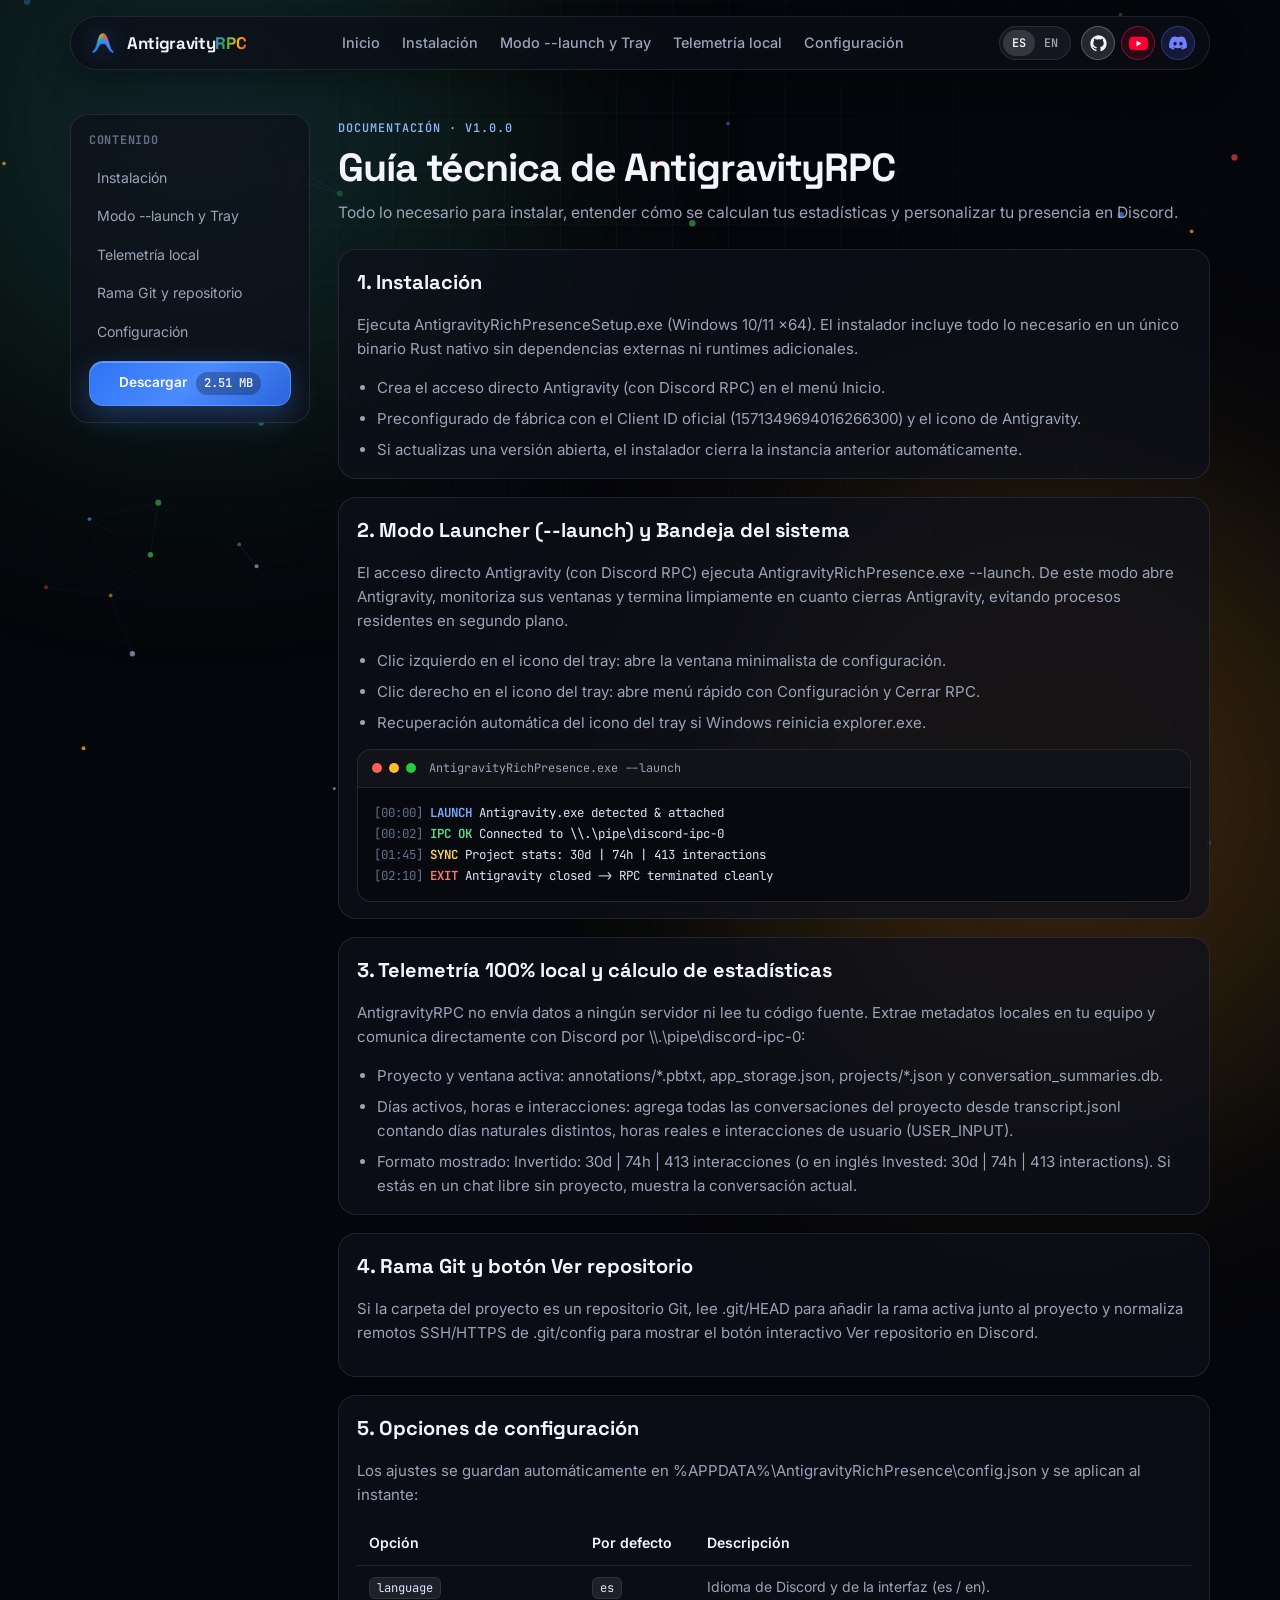
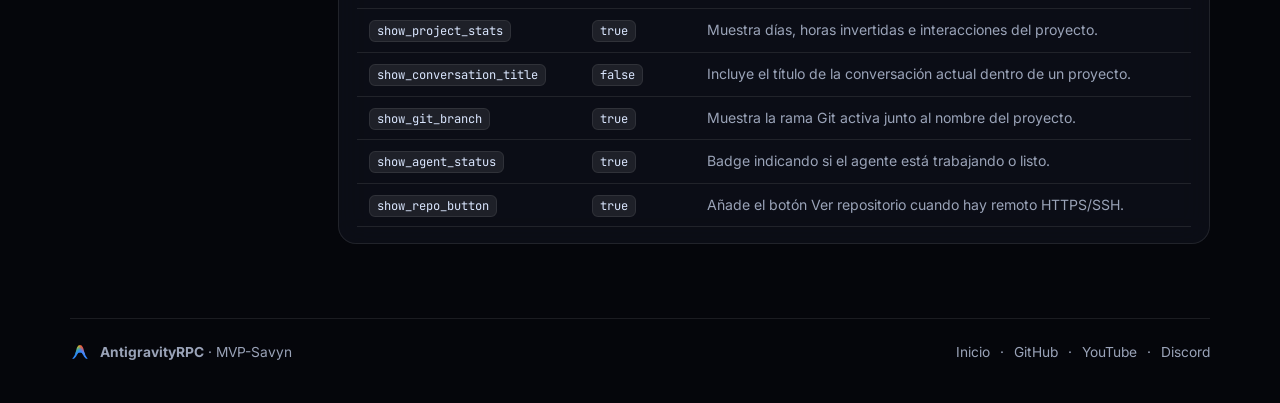
==== commit bceac9ee: "Point download buttons to GitHub latest release asset" ====
--- a/docs/docs.html
+++ b/docs/docs.html
@@ -63,7 +63,7 @@
         <a href="#git" data-i18n="docs.navGit">Rama Git y repositorio</a>
         <a href="#config" data-i18n="docs.navConfig">Configuración</a>
       </nav>
-      <a href="downloads/AntigravityRichPresenceSetup.exe" download class="btn btn-primary btn-full btn-sm-docs" data-download-track="installer">
+      <a href="https://github.com/MVP-Savyn/AntigravityRPC/releases/latest/download/AntigravityRichPresenceSetup.exe" class="btn btn-primary btn-full btn-sm-docs" data-download-track="installer">
         <span data-i18n="hero.downloadSetup">Descargar</span>
         <span class="btn-meta">2.51 MB</span>
       </a>
